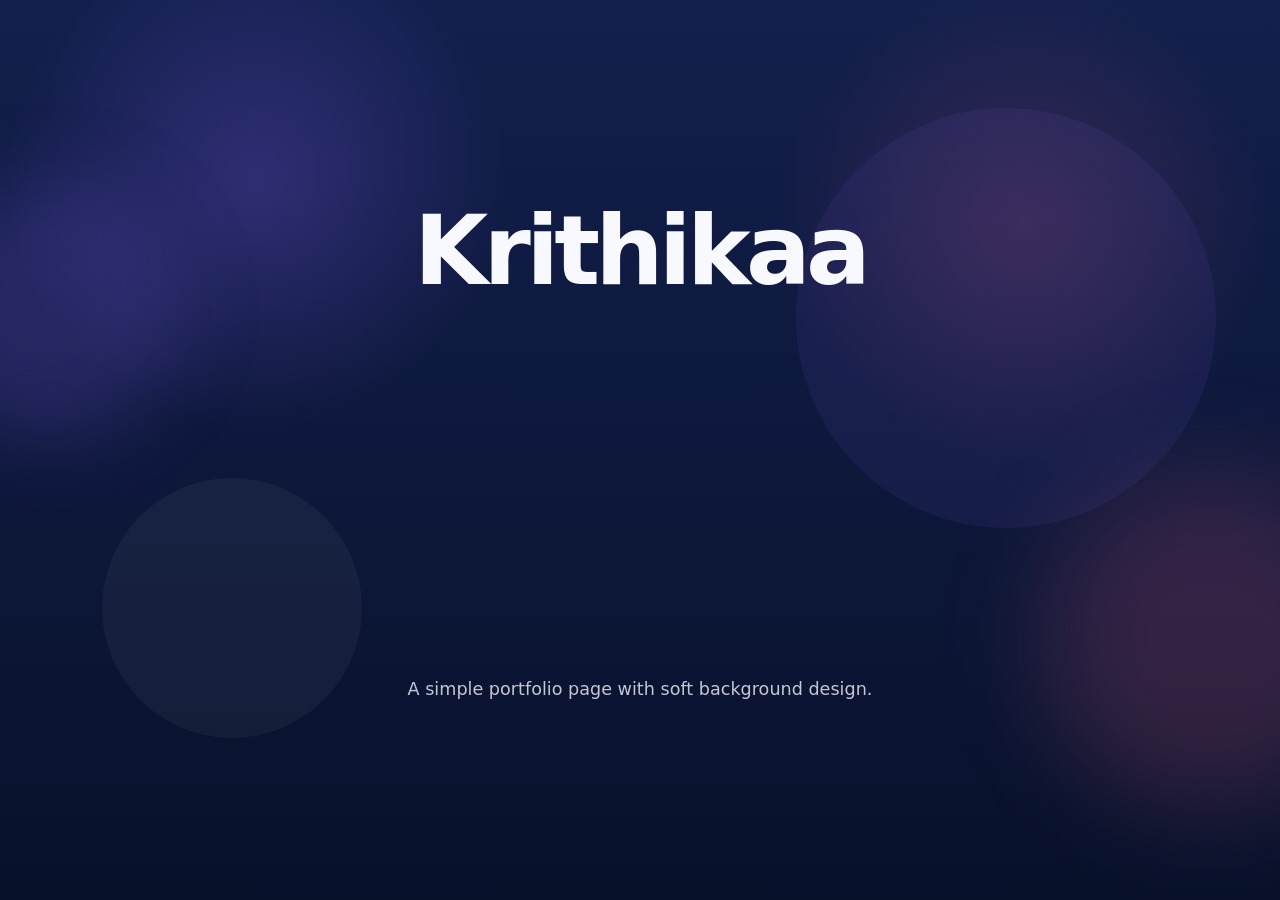
==== index.html @ cc49cf14 "Force overwrite old music system with sorting hat" ====
<!DOCTYPE html>
<html lang="en">
<head>
    <meta charset="UTF-8">
    <meta name="viewport" content="width=device-width, initial-scale=1.0">
    <title>Krithikaa</title>
    <link rel="stylesheet" href="style.css">
</head>
<body>
    <div class="background-shapes"></div>
    <main class="page-content">
        <h1 class="name">Krithikaa</h1>
        <p class="subtitle">A simple portfolio page with soft background design.</p>
    </main>
</body>
</html>
---- style.css ----
:root {
    --bg: #0b183d;
    --bg-soft: #162851;
    --text: #f8f9ff;
    --accent: #8a63ff;
}

* {
    box-sizing: border-box;
}

body {
    margin: 0;
    min-height: 100vh;
    font-family: Inter, system-ui, -apple-system, BlinkMacSystemFont, "Segoe UI", sans-serif;
    color: var(--text);
    background: radial-gradient(circle at 20% 20%, rgba(138, 99, 255, 0.25), transparent 20%),
                radial-gradient(circle at 80% 25%, rgba(255, 109, 150, 0.16), transparent 20%),
                linear-gradient(180deg, #131f4d 0%, #08112a 100%);
    overflow: hidden;
}

body::before,
body::after {
    content: "";
    position: fixed;
    border-radius: 50%;
    pointer-events: none;
}

body::before {
    width: 260px;
    height: 260px;
    background: rgba(138, 99, 255, 0.18);
    top: 20%;
    left: -80px;
    filter: blur(40px);
}

body::after {
    width: 340px;
    height: 340px;
    background: rgba(255, 109, 150, 0.16);
    bottom: 10%;
    right: -100px;
    filter: blur(50px);
}

.background-shapes {
    position: fixed;
    inset: 0;
    overflow: hidden;
    z-index: 0;
}

.background-shapes::before,
.background-shapes::after {
    content: "";
    position: absolute;
    border-radius: 50%;
    opacity: 0.55;
}

.background-shapes::before {
    width: 420px;
    height: 420px;
    background: rgba(138, 99, 255, 0.14);
    top: 12%;
    right: 5%;
}

.background-shapes::after {
    width: 260px;
    height: 260px;
    background: rgba(255, 255, 255, 0.08);
    bottom: 18%;
    left: 8%;
}

.page-content {
    position: relative;
    z-index: 1;
    min-height: 100vh;
    display: grid;
    place-items: center;
    text-align: center;
    padding: 20px;
}

.name {
    margin: 0;
    font-size: clamp(3.5rem, 8vw, 6rem);
    letter-spacing: -0.05em;
}

.subtitle {
    margin: 18px auto 0;
    max-width: 520px;
    font-size: 1.1rem;
    color: rgba(248, 249, 255, 0.78);
    line-height: 1.8;
}

@media (max-width: 600px) {
    .name {
        font-size: clamp(3rem, 12vw, 4.5rem);
    }
}
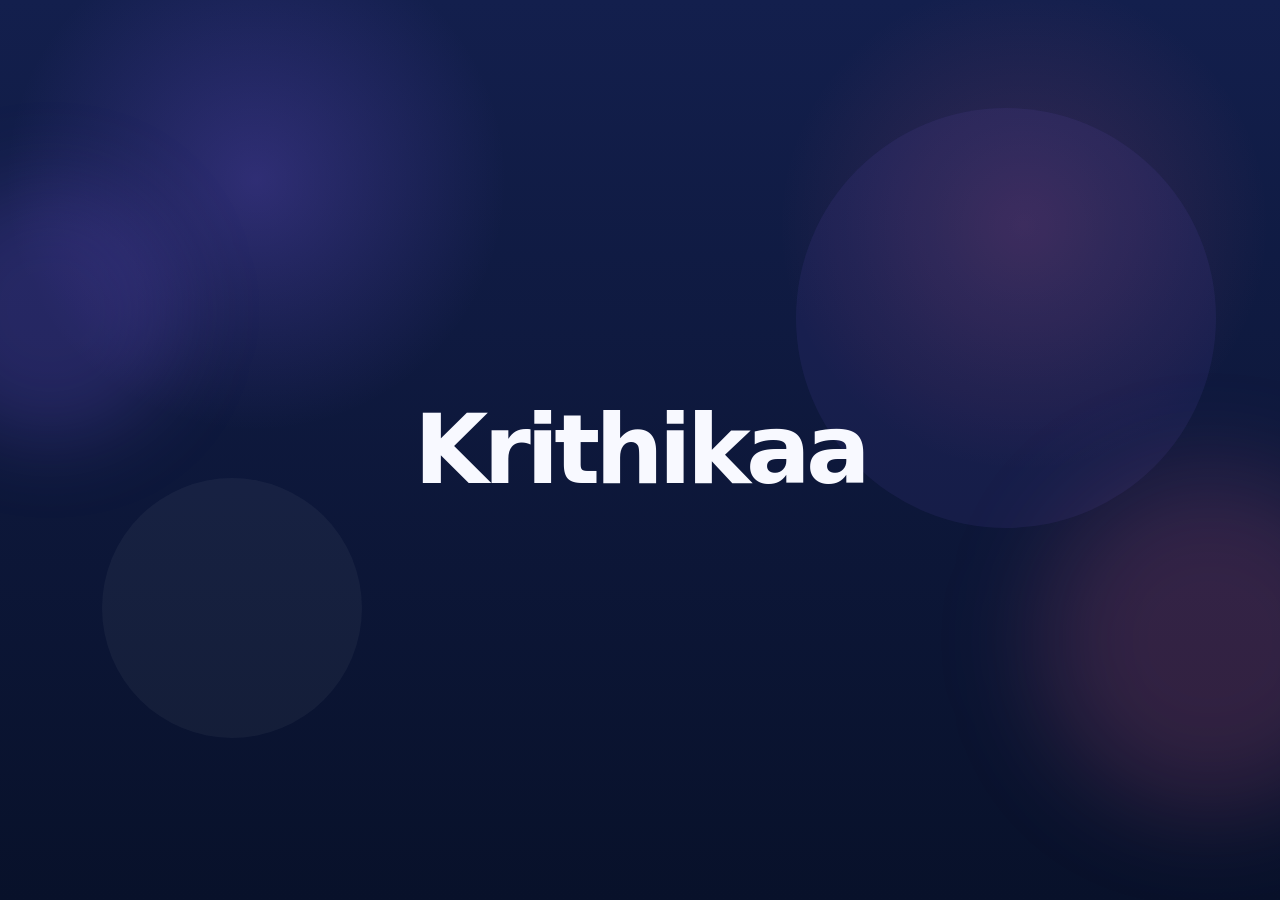
==== commit 7a5557a1: "Force overwrite old music system with sorting hat" ====
--- a/index.html
+++ b/index.html
@@ -10,7 +10,6 @@
     <div class="background-shapes"></div>
     <main class="page-content">
         <h1 class="name">Krithikaa</h1>
-        <p class="subtitle">A simple portfolio page with soft background design.</p>
     </main>
 </body>
 </html>
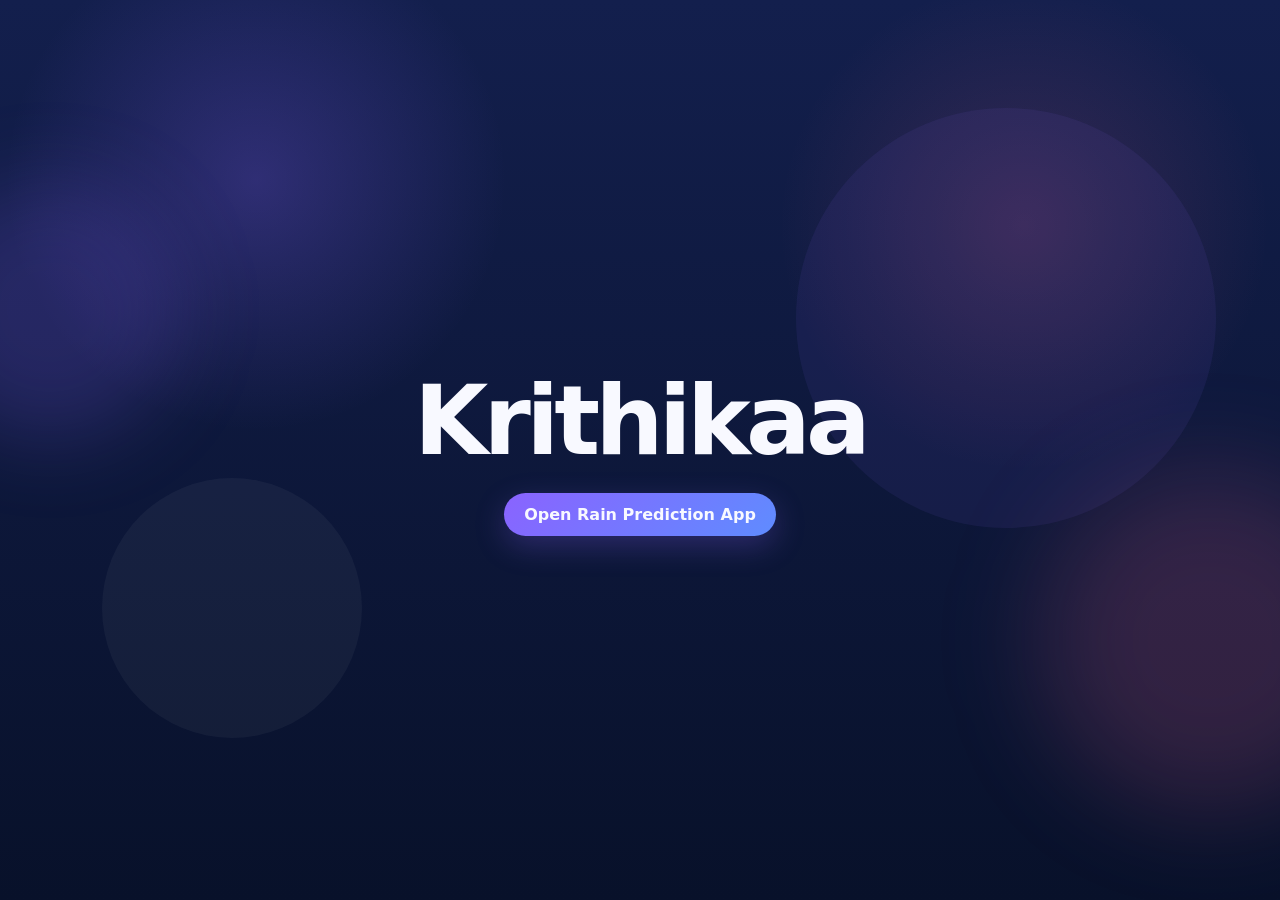
==== commit ec4bcc8c: "Force overwrite old music system with sorting hat" ====
--- a/index.html
+++ b/index.html
@@ -9,7 +9,12 @@
 <body>
     <div class="background-shapes"></div>
     <main class="page-content">
-        <h1 class="name">Krithikaa</h1>
+        <div class="content-wrap">
+            <h1 class="name">Krithikaa</h1>
+            <a class="project-link" href="https://weather-frontend-86139288264.us-central1.run.app/" target="_blank" rel="noopener noreferrer">
+                Open Rain Prediction App
+            </a>
+        </div>
     </main>
 </body>
 </html>
--- a/style.css
+++ b/style.css
@@ -87,10 +87,34 @@
     padding: 20px;
 }
 
+.content-wrap {
+    display: flex;
+    flex-direction: column;
+    align-items: center;
+    gap: 16px;
+}
+
 .name {
     margin: 0;
     font-size: clamp(3.5rem, 8vw, 6rem);
     letter-spacing: -0.05em;
+}
+
+.project-link {
+    display: inline-block;
+    padding: 12px 20px;
+    border-radius: 999px;
+    background: linear-gradient(135deg, #8a63ff 0%, #5f8cff 100%);
+    color: var(--text);
+    text-decoration: none;
+    font-weight: 600;
+    box-shadow: 0 10px 30px rgba(138, 99, 255, 0.25);
+    transition: transform 0.2s ease, box-shadow 0.2s ease;
+}
+
+.project-link:hover {
+    transform: translateY(-2px);
+    box-shadow: 0 14px 34px rgba(138, 99, 255, 0.35);
 }
 
 .subtitle {
@@ -105,5 +129,10 @@
     .name {
         font-size: clamp(3rem, 12vw, 4.5rem);
     }
+
+    .project-link {
+        padding: 10px 18px;
+        font-size: 0.95rem;
+    }
 }
 
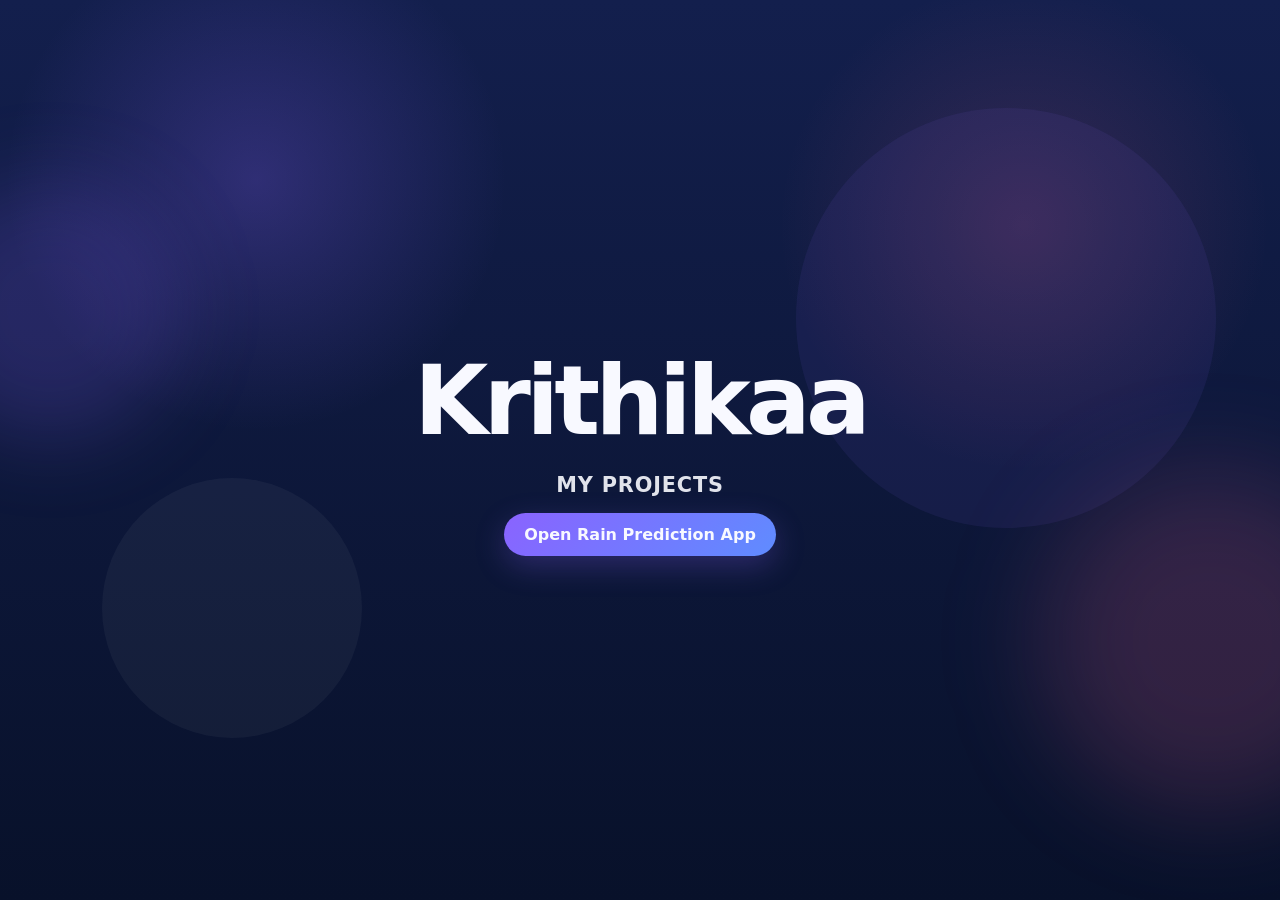
==== commit 0a680efc: "Force overwrite old music system with sorting hat" ====
--- a/index.html
+++ b/index.html
@@ -11,6 +11,7 @@
     <main class="page-content">
         <div class="content-wrap">
             <h1 class="name">Krithikaa</h1>
+            <h2 class="projects-heading">My Projects</h2>
             <a class="project-link" href="https://weather-frontend-86139288264.us-central1.run.app/" target="_blank" rel="noopener noreferrer">
                 Open Rain Prediction App
             </a>
--- a/style.css
+++ b/style.css
@@ -100,6 +100,15 @@
     letter-spacing: -0.05em;
 }
 
+.projects-heading {
+    margin: 0;
+    font-size: 1.3rem;
+    font-weight: 600;
+    color: rgba(248, 249, 255, 0.9);
+    letter-spacing: 0.04em;
+    text-transform: uppercase;
+}
+
 .project-link {
     display: inline-block;
     padding: 12px 20px;
@@ -130,6 +139,10 @@
         font-size: clamp(3rem, 12vw, 4.5rem);
     }
 
+    .projects-heading {
+        font-size: 1.05rem;
+    }
+
     .project-link {
         padding: 10px 18px;
         font-size: 0.95rem;
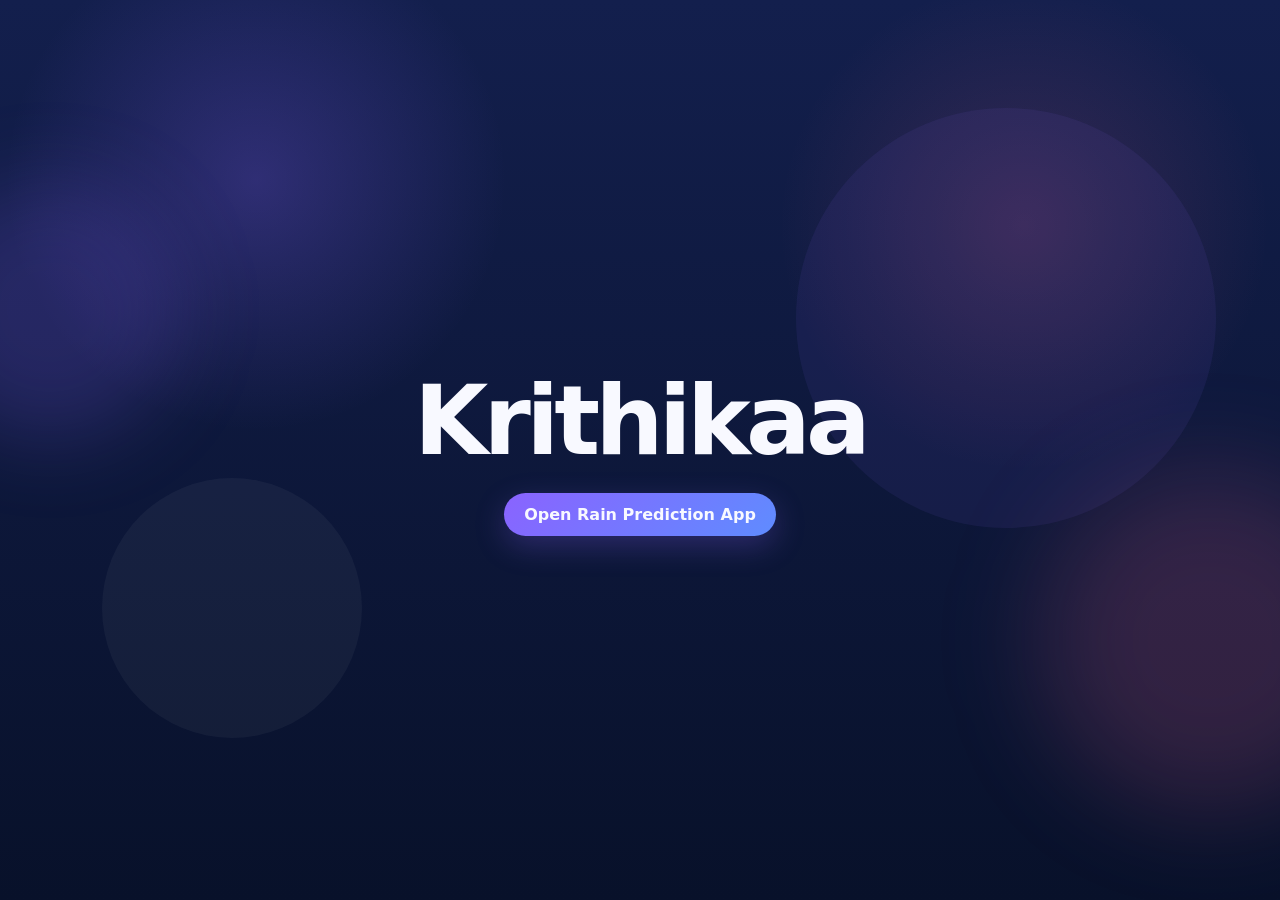
==== commit db0f4796: "Revert assistant-made edits to index.html and style.css" ====
--- a/index.html
+++ b/index.html
@@ -11,7 +11,6 @@
     <main class="page-content">
         <div class="content-wrap">
             <h1 class="name">Krithikaa</h1>
-            <h2 class="projects-heading">My Projects</h2>
             <a class="project-link" href="https://weather-frontend-86139288264.us-central1.run.app/" target="_blank" rel="noopener noreferrer">
                 Open Rain Prediction App
             </a>
--- a/style.css
+++ b/style.css
@@ -100,15 +100,6 @@
     letter-spacing: -0.05em;
 }
 
-.projects-heading {
-    margin: 0;
-    font-size: 1.3rem;
-    font-weight: 600;
-    color: rgba(248, 249, 255, 0.9);
-    letter-spacing: 0.04em;
-    text-transform: uppercase;
-}
-
 .project-link {
     display: inline-block;
     padding: 12px 20px;
@@ -139,10 +130,6 @@
         font-size: clamp(3rem, 12vw, 4.5rem);
     }
 
-    .projects-heading {
-        font-size: 1.05rem;
-    }
-
     .project-link {
         padding: 10px 18px;
         font-size: 0.95rem;
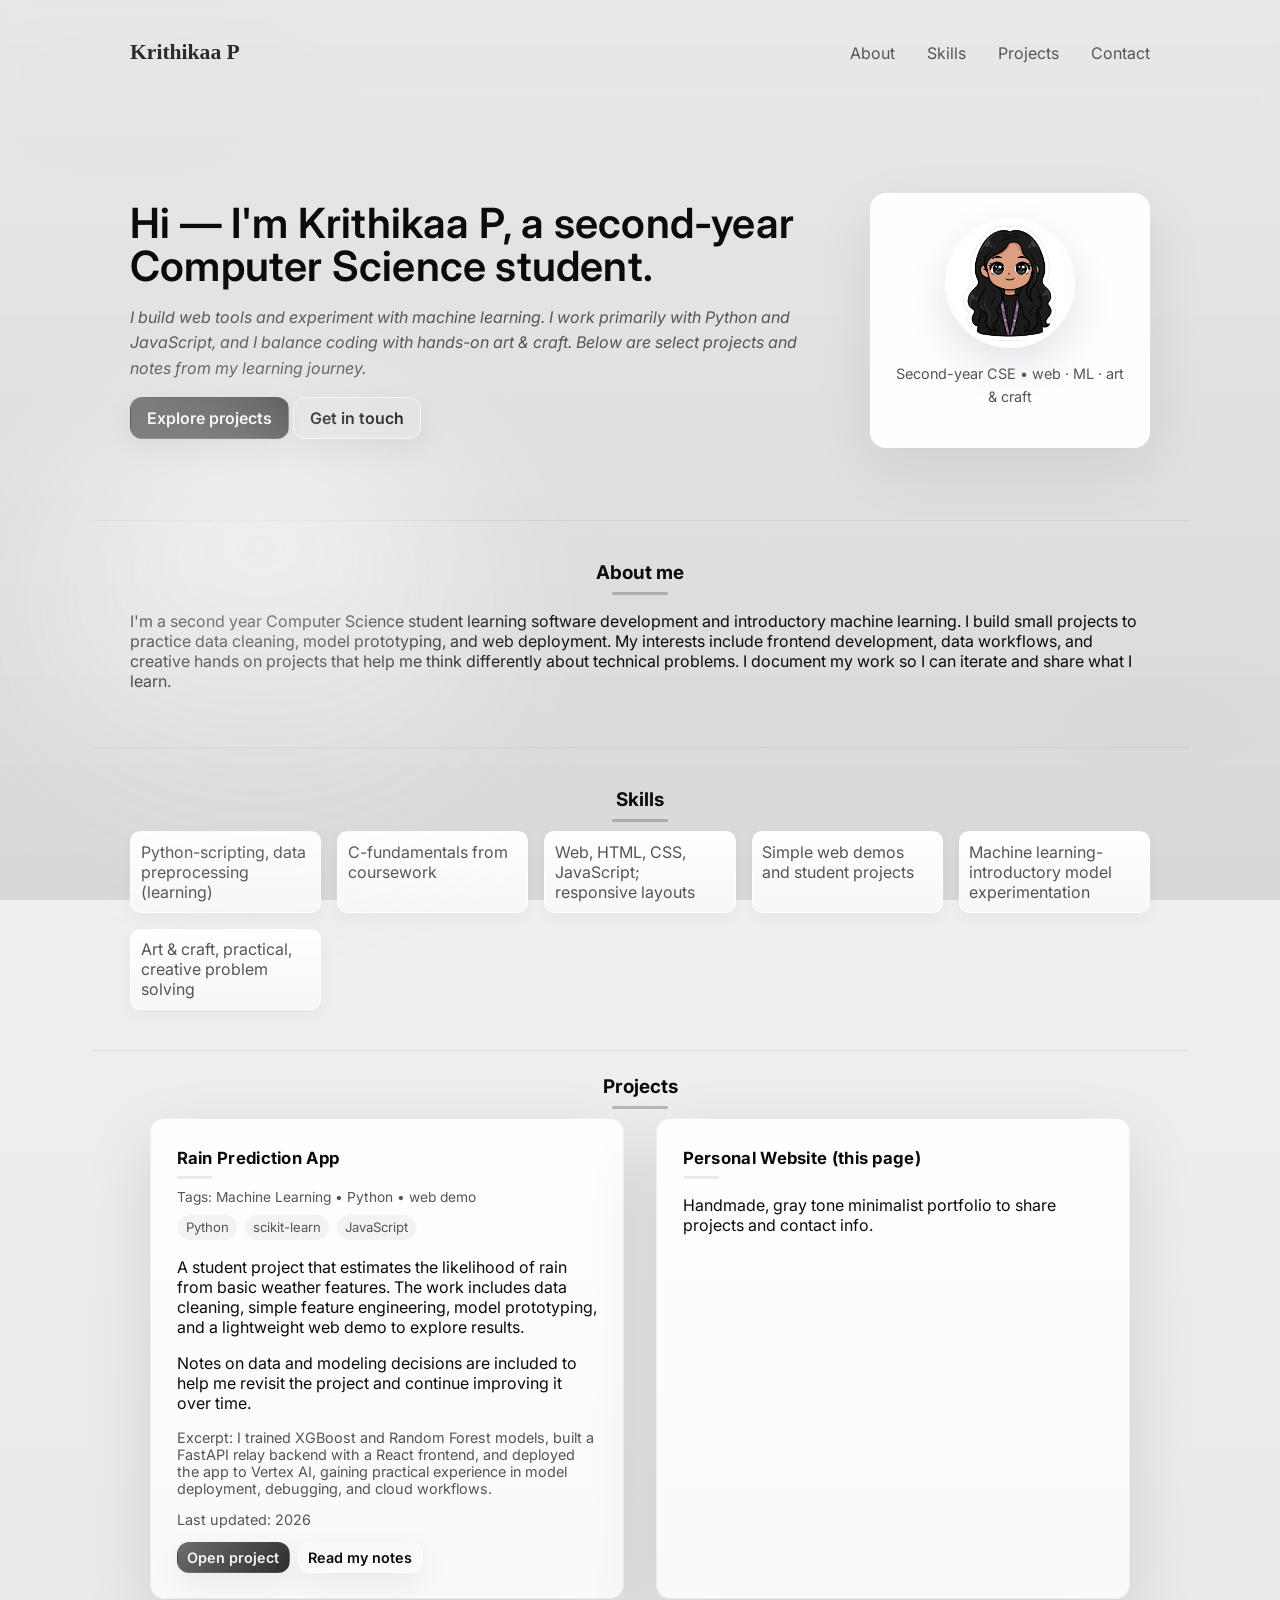
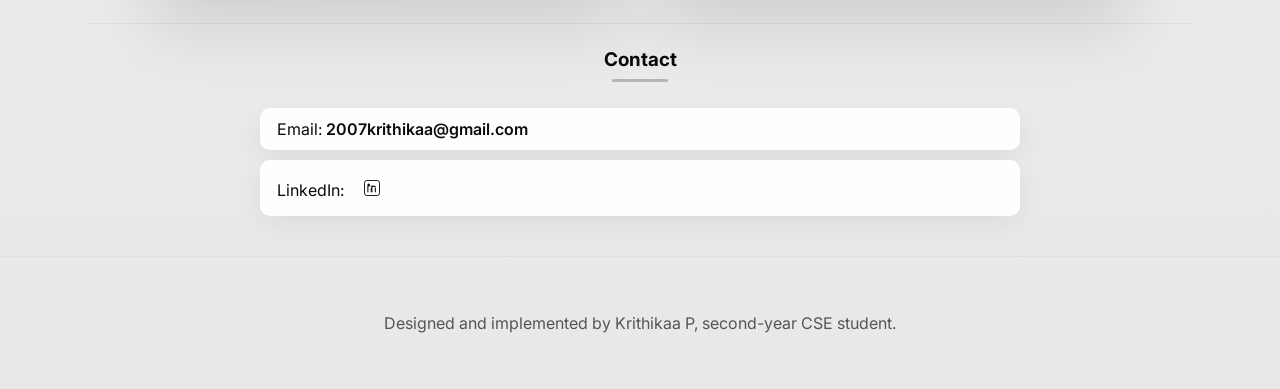
==== commit a34b3649: "Polish: update hero copy, CTAs, spacing, and contrast; style and content tweaks" ====
--- a/index.html
+++ b/index.html
@@ -1,20 +1,150 @@
-<!DOCTYPE html>
+<!doctype html>
 <html lang="en">
 <head>
-    <meta charset="UTF-8">
-    <meta name="viewport" content="width=device-width, initial-scale=1.0">
-    <title>Krithikaa</title>
-    <link rel="stylesheet" href="style.css">
+  <meta charset="utf-8">
+  <meta name="viewport" content="width=device-width,initial-scale=1">
+  <meta name="description" content="Krithikaa P, second year CSE student. Portfolio showcasing projects in ML, web and craft." />
+  <title>Krithikaa P Portfolio</title>
+  <link rel="preconnect" href="https://fonts.googleapis.com">
+  <link rel="preconnect" href="https://fonts.gstatic.com" crossorigin>
+  <link href="https://fonts.googleapis.com/css2?family=Inter:wght@300;400;600;700&family=Permanent+Marker&display=swap" rel="stylesheet">
+  <link rel="stylesheet" href="style.css">
 </head>
 <body>
-    <div class="background-shapes"></div>
-    <main class="page-content">
-        <div class="content-wrap">
-            <h1 class="name">Krithikaa</h1>
-            <a class="project-link" href="https://weather-frontend-86139288264.us-central1.run.app/" target="_blank" rel="noopener noreferrer">
-                Open Rain Prediction App
-            </a>
+  <header class="site-header">
+    <div class="container header-inner">
+      <h1 class="brand">Krithikaa P</h1>
+      <button class="nav-toggle" aria-label="Toggle menu" aria-expanded="false">☰</button>
+      <nav class="nav" id="main-nav">
+        <a href="#about">About</a>
+        <a href="#skills">Skills</a>
+        <a href="#projects">Projects</a>
+        <a href="#contact">Contact</a>
+      </nav>
+    </div>
+  </header>
+
+  <main>
+    <div class="background-shapes" aria-hidden="true"></div>
+    <section class="hero gray-bg">
+      <div class="container hero-inner">
+        <div class="hero-text">
+          <h2>Hi — I'm Krithikaa P, a second-year Computer Science student.</h2>
+          <p>I build web tools and experiment with machine learning. I work primarily with Python and JavaScript, and I balance coding with hands-on art & craft. Below are select projects and notes from my learning journey.</p>
+          <div class="hero-cta">
+            <a class="btn" href="#projects">Explore projects</a>
+            <a class="btn ghost" href="#contact">Get in touch</a>
+          </div>
         </div>
-    </main>
+        <div class="hero-card">
+          <img src="assets/krithikaa%20profile%20photo.jpeg" alt="Krithikaa" class="avatar-img">
+          <p class="small">Second-year CSE • web · ML · art & craft</p>
+        </div>
+      </div>
+    </section>
+
+    <section id="about" class="container about">
+      <h3>About me</h3>
+      <p>I'm a second year Computer Science student learning software development and introductory machine learning. I build small projects to practice data cleaning, model prototyping, and web deployment. My interests include frontend development, data workflows, and creative hands on projects that help me think differently about technical problems. I document my work so I can iterate and share what I learn.</p>
+    </section>
+
+    <section id="skills" class="container skills">
+      <h3>Skills</h3>
+      <ul class="skill-list">
+        <li>Python-scripting, data preprocessing (learning)</li>
+        <li>C-fundamentals from coursework</li>
+        <li>Web, HTML, CSS, JavaScript; responsive layouts</li>
+        <li>Simple web demos and student projects</li>
+        <li>Machine learning- introductory model experimentation</li>
+        <li>Art & craft, practical, creative problem solving</li>
+      </ul>
+    </section>
+
+    <section id="projects" class="container projects">
+      <h3>Projects</h3>
+      <div class="project-grid">
+        <article class="project fade-up">
+          <h4>Rain Prediction App</h4>
+          <p class="meta">Tags: Machine Learning • Python • web demo</p>
+          <div class="tech-badges">
+            <span class="badge">Python</span>
+            <span class="badge">scikit-learn</span>
+            <span class="badge">JavaScript</span>
+          </div>
+          <p>A student project that estimates the likelihood of rain from basic weather features. The work includes data cleaning, simple feature engineering, model prototyping, and a lightweight web demo to explore results.</p>
+          <p>Notes on data and modeling decisions are included to help me revisit the project and continue improving it over time.</p>
+          <p class="excerpt small">Excerpt: I trained XGBoost and Random Forest models, built a FastAPI relay backend with a React frontend, and deployed the app to Vertex AI, gaining practical experience in model deployment, debugging, and cloud workflows.</p>
+          <p class="small" style="margin-top:.6rem;color:var(--muted)">Last updated: 2026</p>
+          <div class="project-links">
+            <a class="btn small" href="https://weather-frontend-86139288264.us-central1.run.app/" target="_blank" rel="noopener">Open project</a>
+            <a class="btn small ghost" href="https://medium.com/@2007krithikaa/internship-b7a237f7e3df?sharedUserId=2007krithikaa" target="_blank" rel="noopener">Read my notes</a>
+          </div>
+        </article>
+
+        <article class="project">
+          <h4>Personal Website (this page)</h4>
+          <p>Handmade, gray tone minimalist portfolio to share projects and contact info.</p>
+        </article>
+      </div>
+    </section>
+
+    <section id="contact" class="container contact">
+      <h3>Contact</h3>
+      <div class="contact-inner">
+        <div class="contact-line">Email: <a href="mailto:2007krithikaa@gmail.com">2007krithikaa@gmail.com</a></div>
+        <div class="contact-line">LinkedIn:
+          <a class="linkedin-link" href="https://www.linkedin.com/in/krithikaa-periyasamy-a7034a37a/" target="_blank" rel="noopener" aria-label="LinkedIn">
+            <svg class="linkedin-icon" viewBox="0 0 24 24" width="18" height="18" fill="none" xmlns="http://www.w3.org/2000/svg"><rect x="2" y="2" width="20" height="20" rx="3" stroke="currentColor" stroke-width="1.2" fill="none"/><path d="M6.5 9.5V17" stroke="currentColor" stroke-width="1.4" stroke-linecap="round" stroke-linejoin="round"/><path d="M6.5 7.5C6.5 7.5 6.5 6.5 7.5 6.5C8.5 6.5 9 7.5 9 8.25C9 9 8.5 9.5 7.5 9.5C6.5 9.5 6.5 7.5 6.5 7.5Z" stroke="currentColor" stroke-width="1.2" fill="currentColor"/><path d="M11 12.5V17" stroke="currentColor" stroke-width="1.4" stroke-linecap="round" stroke-linejoin="round"/><path d="M11 9.5V10" stroke="currentColor" stroke-width="1.4" stroke-linecap="round" stroke-linejoin="round"/><path d="M16.5 12.5V17" stroke="currentColor" stroke-width="1.4" stroke-linecap="round" stroke-linejoin="round"/><path d="M16.5 10.5C16 10 15 9.5 13.8 9.5C12.2 9.5 11.8 10.8 11.8 12V17" stroke="currentColor" stroke-width="1.4" stroke-linecap="round" stroke-linejoin="round"/></svg>
+            <span class="sr-only">LinkedIn</span>
+          </a>
+        </div>
+      </div>
+    </section>
+  </main>
+
+  <footer class="site-footer gray-bg">
+    <div class="container footer-inner">
+      <p class="foot-note">Designed and implemented by Krithikaa P, second-year CSE student.</p>
+    </div>
+  </footer>
+
+  <script>
+    // small script to reveal animated elements on load/scroll
+    function reveal() {
+      document.querySelectorAll('.fade-up').forEach(el=>{
+        const rect = el.getBoundingClientRect();
+        if(rect.top < (window.innerHeight || document.documentElement.clientHeight) - 40){
+          el.classList.add('visible');
+        }
+      });
+    }
+    window.addEventListener('load', reveal);
+    window.addEventListener('scroll', reveal);
+
+    // mobile nav toggle & smooth scroll
+    (function(){
+      const btn = document.querySelector('.nav-toggle');
+      const nav = document.getElementById('main-nav');
+      btn.addEventListener('click', ()=>{
+        const expanded = btn.getAttribute('aria-expanded') === 'true';
+        btn.setAttribute('aria-expanded', String(!expanded));
+        nav.classList.toggle('show');
+      });
+
+      // smooth scrolling for anchor links
+      document.querySelectorAll('a[href^="#"]').forEach(a=>{
+        a.addEventListener('click', function(e){
+          const href = this.getAttribute('href');
+          if(href.length>1){
+            e.preventDefault();
+            document.querySelector(href).scrollIntoView({behavior:'smooth',block:'start'});
+            // close nav on mobile
+            if(nav.classList.contains('show')){nav.classList.remove('show');btn.setAttribute('aria-expanded','false')}
+          }
+        })
+      });
+    })();
+  </script>
 </body>
 </html>
+
--- a/style.css
+++ b/style.css
@@ -1,138 +1,162 @@
-:root {
-    --bg: #0b183d;
-    --bg-soft: #162851;
-    --text: #f8f9ff;
-    --accent: #8a63ff;
+:root{
+  /* Monochrome grayscale palette */
+  --palette-dark: #111111; /* primary text */
+  --palette-deep: #555555; /* secondary / muted */
+  --palette-soft: #8A8A8A; /* accent */
+  --palette-warm: #BFBFBF; /* panels */
+  --palette-bright: #F5F5F5; /* highlights */
+
+  /* mapped tokens */
+  --bg-top: #F5F5F6; /* light neutral top */
+  --bg-bottom: #E8E8E8; /* light neutral bottom */
+  --panel: rgba(255,255,255,0.94);
+  --panel-strong: rgba(255,255,255,0.985);
+  --muted: var(--palette-deep);
+  --text: #0b0b0b;
+  --accent: var(--palette-soft);
+  --accent-2: var(--palette-warm);
+  --max-width:1100px;
+  --bg-image-opacity:0.28; /* opacity for background image layer */
+  --bg-overlay:rgba(0,0,0,0.04); /* lighter overlay for clearer cards/text */
+}
+/* ensure anchored sections are visible below the sticky header */
+html{scroll-padding-top:84px}
+
+/* larger, consistent section spacing and thin dividers */
+section{padding:4rem 0;border-top:1px solid rgba(0,0,0,0.06)}
+section:first-of-type{border-top:0;padding-top:3rem}
+
+/* give project grid a bit more breathing room */
+.project-grid{gap:1.6rem}
+
+*{box-sizing:border-box}
+body{font-family:Inter,Segoe UI,Roboto,system-ui,Arial,sans-serif;margin:0;color:var(--text);background:linear-gradient(180deg,var(--bg-top),var(--bg-bottom));-webkit-font-smoothing:antialiased}
+body{font-family:Inter,Segoe UI,Roboto,system-ui,Arial,sans-serif;margin:0;color:var(--text);background:linear-gradient(180deg,var(--bg-top),var(--bg-bottom));-webkit-font-smoothing:antialiased}
+
+/* background image layer from assets (grayscale) */
+body{position:relative}
+body::before{content:"";position:fixed;inset:0;/* subtle textured gradient as graceful fallback for missing background image */background:radial-gradient(1200px 600px at 10% 10%, rgba(0,0,0,0.04), transparent 20%), radial-gradient(900px 400px at 90% 80%, rgba(0,0,0,0.03), transparent 20%), linear-gradient(180deg, rgba(245,245,246,0.95), rgba(232,232,232,0.95));filter:grayscale(80%) contrast(0.98) brightness(0.98);opacity:var(--bg-image-opacity);z-index:0;pointer-events:none}
+/* subtle dark overlay to improve foreground contrast */
+body::after{content:"";position:fixed;inset:0;background:linear-gradient(to bottom,var(--bg-overlay),rgba(0,0,0,0.08));z-index:0;pointer-events:none}
+.container{max-width:var(--max-width);margin:0 auto;padding:2.75rem}
+.container{max-width:var(--max-width);margin:0 auto;padding:3rem}
+.site-header{position:sticky;top:0;backdrop-filter:blur(8px);-webkit-backdrop-filter:blur(8px);background:transparent;border-bottom:none;z-index:10}
+.header-inner{display:flex;align-items:center;justify-content:space-between;padding:.9rem 0}
+.brand{font-family:'Permanent Marker', Georgia, serif;font-size:1.35rem;color:#222222;margin:0}
+.nav{display:flex;gap:1rem;align-items:center}
+.nav a{color:var(--muted);text-decoration:none;margin-left:1rem;position:relative}
+.nav a::after{content:"";position:absolute;left:0;bottom:-6px;height:2px;width:0;background:var(--muted);opacity:.55;transition:width .22s ease}
+.nav a:hover{color:var(--text)}
+.nav a:hover::after{width:100%}
+.nav-toggle{display:none;border:0;background:transparent;font-size:1.2rem;padding:.4rem .6rem;border-radius:8px}
+.nav-toggle[aria-expanded="true"]{background:rgba(0,0,0,0.04)}
+.header-actions{display:flex;gap:.6rem;align-items:center}
+.header-actions .social{display:inline-flex;align-items:center;justify-content:center;width:36px;height:36px;border-radius:8px;background:transparent;color:var(--muted);text-decoration:none;border:1px solid rgba(0,0,0,0.04)}
+.header-actions .social:hover{color:var(--text);transform:translateY(-2px)}
+.hero{padding:2rem 0}
+.hero-inner{display:flex;gap:1.5rem;align-items:center}
+.hero-inner{display:flex;gap:2rem;align-items:center}
+.hero-text{flex:1}
+.hero h2{margin:0 0 .9rem;font-size:2.4rem;font-weight:600;letter-spacing:0.2px;line-height:1.06}
+.hero h2{margin:0 0 1rem;font-size:2.6rem;font-weight:600;letter-spacing:0.2px;line-height:1.04}
+.hero p{color:var(--muted);line-height:1.6}
+.hero-card{width:280px;max-width:38%;min-width:220px;background:var(--panel);backdrop-filter:blur(8px);-webkit-backdrop-filter:blur(8px);border-radius:16px;padding:1.5rem 1.35rem;text-align:center;border:1px solid rgba(255,255,255,0.6);box-shadow:0 20px 60px rgba(25,30,50,0.08)}
+.avatar-img{width:130px;height:130px;border-radius:50%;display:block;margin:0 auto;object-fit:cover;box-shadow:0 18px 42px rgba(30,40,80,0.12);border:6px solid rgba(255,255,255,0.28);transition:transform .22s ease,box-shadow .22s ease}
+.avatar-img:hover{transform:translateY(-6px) scale(1.03);box-shadow:0 26px 60px rgba(0,0,0,0.16)}
+.small{color:var(--muted);font-size:.9rem}
+.btn{display:inline-block;padding:.56rem 1.05rem;background:linear-gradient(135deg,#6d6d6d,#2e2e2e);color:#fff;border-radius:10px;text-decoration:none;border:1px solid rgba(255,255,255,0.06);box-shadow:0 10px 30px rgba(0,0,0,0.08);transition:transform .18s ease,box-shadow .18s ease}
+.btn.ghost{background:transparent;color:var(--text);border:1px solid rgba(0,0,0,0.06)}
+.btn.small{padding:.35rem .6rem;font-size:.9rem}
+.gray-bg{background:transparent}
+.about{padding:1.5rem 0}
+.skills{padding:1.5rem 0}
+
+/* section headings to unify look */
+.container h3{font-size:1.18rem;margin:0 0 .6rem;color:var(--text);padding-left:0;text-align:center}
+.container h3::after{content:"";display:block;width:56px;height:3px;background:var(--muted);margin:8px auto 0;border-radius:2px;opacity:0.35}
+.container{padding:2.5rem 2.5rem}
+.skill-list{display:grid;grid-template-columns:repeat(auto-fit,minmax(180px,1fr));gap:1rem;list-style:none;padding:0;margin:0}
+.skill-list li{background:linear-gradient(180deg,rgba(255,255,255,0.6),rgba(245,245,245,0.6));padding:.6rem;border-radius:10px;color:var(--muted);border:1px solid rgba(255,255,255,0.6)}
+.projects{padding:1.5rem 0}
+.project-grid{display:grid;grid-template-columns:repeat(auto-fit,minmax(260px,1fr));gap:2rem}
+.projects .project-grid{max-width:980px;margin:0 auto}
+.projects > h3{text-align:center}
+
+/* center Contact heading */
+.contact > h3{text-align:center}
+.project{background:linear-gradient(180deg,rgba(255,255,255,0.92),rgba(250,250,250,0.92));border-radius:14px;padding:1.6rem;border:1px solid rgba(0,0,0,0.06);backdrop-filter:blur(6px);-webkit-backdrop-filter:blur(6px);box-shadow:0 26px 70px rgba(0,0,0,0.12);transition:transform .22s ease,box-shadow .22s ease}
+.project h4{margin:.2rem 0 .6rem;font-size:1.05rem;letter-spacing:0.3px;position:relative}
+.project h4::after{content:"";display:block;width:36px;height:3px;background:rgba(0,0,0,0.08);margin-top:8px;border-radius:2px}
+.project .meta{font-size:.86rem;color:var(--muted);margin:0 0 .45rem}
+.tech-badges{display:flex;flex-wrap:wrap;gap:.4rem;margin:.55rem 0 0}
+.tech-badges .badge{background:rgba(0,0,0,0.04);padding:.28rem .5rem;border-radius:999px;font-size:.82rem;color:var(--muted);border:1px solid rgba(255,255,255,0.6)}
+.project-links{display:flex;gap:.5rem}
+.project:hover{transform:translateY(-6px);box-shadow:0 32px 80px rgba(0,0,0,0.08)}
+/* project screenshot removed */
+.contact{padding:1.5rem 0}
+.contact-inner{display:flex;flex-direction:column;align-items:center;gap:.6rem;padding:1rem 0;max-width:760px;margin:0 auto}
+.contact-line{background:var(--panel);padding:.65rem 1rem;border-radius:10px;box-shadow:0 10px 26px rgba(25,30,60,0.06);border:1px solid rgba(255,255,255,0.6);width:100%}
+.contact-line a{color:var(--text);text-decoration:none;font-weight:600}
+.linkedin-link{display:inline-flex;align-items:center;justify-content:center;margin-left:.5rem;padding:.4rem;border-radius:8px;background:linear-gradient(180deg,rgba(255,255,255,0.75),rgba(250,250,250,0.6));border:1px solid rgba(255,255,255,0.6);}
+.linkedin-icon{width:18px;height:18px;color:var(--text)}
+.sr-only{position:absolute;width:1px;height:1px;padding:0;margin:-1px;overflow:hidden;clip:rect(0,0,0,0);white-space:nowrap;border:0}
+.site-footer{padding:1rem 0;border-top:1px solid rgba(0,0,0,0.04);text-align:center;color:var(--muted)}
+
+/* footer layout/social */
+.footer-inner{display:flex;align-items:center;justify-content:center;gap:1rem}
+.foot-note{margin:0;color:var(--muted);text-align:center}
+.social-list{display:flex;gap:.6rem}
+.social-link{display:inline-grid;place-items:center;width:44px;height:44px;border-radius:10px;background:linear-gradient(180deg,rgba(255,255,255,0.6),rgba(0,0,0,0.02));color:var(--text);text-decoration:none;border:1px solid rgba(0,0,0,0.04);transition:transform .18s ease,box-shadow .18s ease}
+.social-link svg{display:block}
+.social-link:hover{transform:translateY(-4px);box-shadow:0 10px 30px rgba(0,0,0,0.08)}
+
+/* skill badges */
+.skill-list li{background:linear-gradient(180deg,#fff, #f7f7f7);padding:.6rem;border-radius:10px;color:var(--muted);box-shadow:0 6px 18px rgba(0,0,0,0.04);transition:transform .18s ease}
+.skill-list li:hover{transform:translateY(-6px)}
+
+/* background shapes */
+.background-shapes{position:fixed;inset:0;pointer-events:none;z-index:0}
+.background-shapes::before,.background-shapes::after{content:"";position:absolute;border-radius:50%;filter:blur(80px);opacity:.85;transform:translateZ(0)}
+.background-shapes::before{display:none}
+.background-shapes::after{width:420px;height:420px;left:4%;bottom:6%;background:linear-gradient(180deg,rgba(255,255,255,0.95),rgba(170,170,170,0.06));animation:float 10s ease-in-out infinite}
+
+/* buttons */
+.btn{transition:all .22s ease;border-radius:12px;padding:.6rem 1rem;font-weight:600;background:linear-gradient(135deg,#6d6d6d,#2e2e2e);color:var(--palette-bright)}
+.btn.ghost{background:transparent;border:1px solid rgba(0,0,0,0.06);color:var(--palette-deep)}
+.btn:hover{transform:translateY(-4px);box-shadow:0 22px 60px rgba(0,0,0,0.12)}
+.btn.ghost{background:transparent;border:1px solid rgba(255,255,255,0.6);color:var(--text)}
+.btn:hover{transform:translateY(-4px);box-shadow:0 22px 60px rgba(30,50,120,0.06)}
+
+/* animations */
+.fade-up{transform:translateY(14px);opacity:0;transition:all .7s cubic-bezier(.2,.9,.2,1)}
+.fade-up.visible{transform:none;opacity:1}
+
+/* subtle hover */
+.project:focus-within,.project:hover{transform:translateY(-8px);box-shadow:0 28px 70px rgba(25,30,60,0.12)}
+
+/* ensure content sits above background shapes */
+main{position:relative;z-index:2}
+
+@keyframes float{0%{transform:translateY(0px)}50%{transform:translateY(14px)}100%{transform:translateY(0px)}}
+
+/* footer styles for text links */
+.social-link-text{display:inline-flex;align-items:center;gap:.6rem;padding:.5rem .75rem;border-radius:10px;background:linear-gradient(180deg,rgba(255,255,255,0.6),rgba(250,250,250,0.6));color:var(--text);text-decoration:none;border:1px solid rgba(255,255,255,0.6);font-weight:600;transition:transform .18s ease,box-shadow .18s ease}
+.social-link-text:hover{transform:translateY(-6px);box-shadow:0 18px 36px rgba(30,40,80,0.08)}
+
+@media (max-width:760px){
+  .hero-inner{flex-direction:column}
+  .hero-card{width:100%}
+  .nav{display:none;position:absolute;top:64px;left:0;right:0;background:linear-gradient(180deg,rgba(255,255,255,0.92),rgba(255,255,255,0.88));padding:1rem;border-bottom:1px solid rgba(0,0,0,0.04);box-shadow:0 12px 40px rgba(25,30,60,0.06)}
+  .nav a{display:block;margin:0;padding:.6rem 0}
+  .nav.show{display:block}
+  .nav-toggle{display:inline-block}
 }
 
-* {
-    box-sizing: border-box;
-}
+/* small personal touches to avoid AI-like generic look */
+.brand{font-family:Georgia,serif;color:#2b2b2b}
+.hero-text p{font-style:italic;color:var(--muted)}
 
-body {
-    margin: 0;
-    min-height: 100vh;
-    font-family: Inter, system-ui, -apple-system, BlinkMacSystemFont, "Segoe UI", sans-serif;
-    color: var(--text);
-    background: radial-gradient(circle at 20% 20%, rgba(138, 99, 255, 0.25), transparent 20%),
-                radial-gradient(circle at 80% 25%, rgba(255, 109, 150, 0.16), transparent 20%),
-                linear-gradient(180deg, #131f4d 0%, #08112a 100%);
-    overflow: hidden;
-}
+/* end of stylesheet tweaks */
 
-body::before,
-body::after {
-    content: "";
-    position: fixed;
-    border-radius: 50%;
-    pointer-events: none;
-}
 
-body::before {
-    width: 260px;
-    height: 260px;
-    background: rgba(138, 99, 255, 0.18);
-    top: 20%;
-    left: -80px;
-    filter: blur(40px);
-}
 
-body::after {
-    width: 340px;
-    height: 340px;
-    background: rgba(255, 109, 150, 0.16);
-    bottom: 10%;
-    right: -100px;
-    filter: blur(50px);
-}
-
-.background-shapes {
-    position: fixed;
-    inset: 0;
-    overflow: hidden;
-    z-index: 0;
-}
-
-.background-shapes::before,
-.background-shapes::after {
-    content: "";
-    position: absolute;
-    border-radius: 50%;
-    opacity: 0.55;
-}
-
-.background-shapes::before {
-    width: 420px;
-    height: 420px;
-    background: rgba(138, 99, 255, 0.14);
-    top: 12%;
-    right: 5%;
-}
-
-.background-shapes::after {
-    width: 260px;
-    height: 260px;
-    background: rgba(255, 255, 255, 0.08);
-    bottom: 18%;
-    left: 8%;
-}
-
-.page-content {
-    position: relative;
-    z-index: 1;
-    min-height: 100vh;
-    display: grid;
-    place-items: center;
-    text-align: center;
-    padding: 20px;
-}
-
-.content-wrap {
-    display: flex;
-    flex-direction: column;
-    align-items: center;
-    gap: 16px;
-}
-
-.name {
-    margin: 0;
-    font-size: clamp(3.5rem, 8vw, 6rem);
-    letter-spacing: -0.05em;
-}
-
-.project-link {
-    display: inline-block;
-    padding: 12px 20px;
-    border-radius: 999px;
-    background: linear-gradient(135deg, #8a63ff 0%, #5f8cff 100%);
-    color: var(--text);
-    text-decoration: none;
-    font-weight: 600;
-    box-shadow: 0 10px 30px rgba(138, 99, 255, 0.25);
-    transition: transform 0.2s ease, box-shadow 0.2s ease;
-}
-
-.project-link:hover {
-    transform: translateY(-2px);
-    box-shadow: 0 14px 34px rgba(138, 99, 255, 0.35);
-}
-
-.subtitle {
-    margin: 18px auto 0;
-    max-width: 520px;
-    font-size: 1.1rem;
-    color: rgba(248, 249, 255, 0.78);
-    line-height: 1.8;
-}
-
-@media (max-width: 600px) {
-    .name {
-        font-size: clamp(3rem, 12vw, 4.5rem);
-    }
-
-    .project-link {
-        padding: 10px 18px;
-        font-size: 0.95rem;
-    }
-}
-
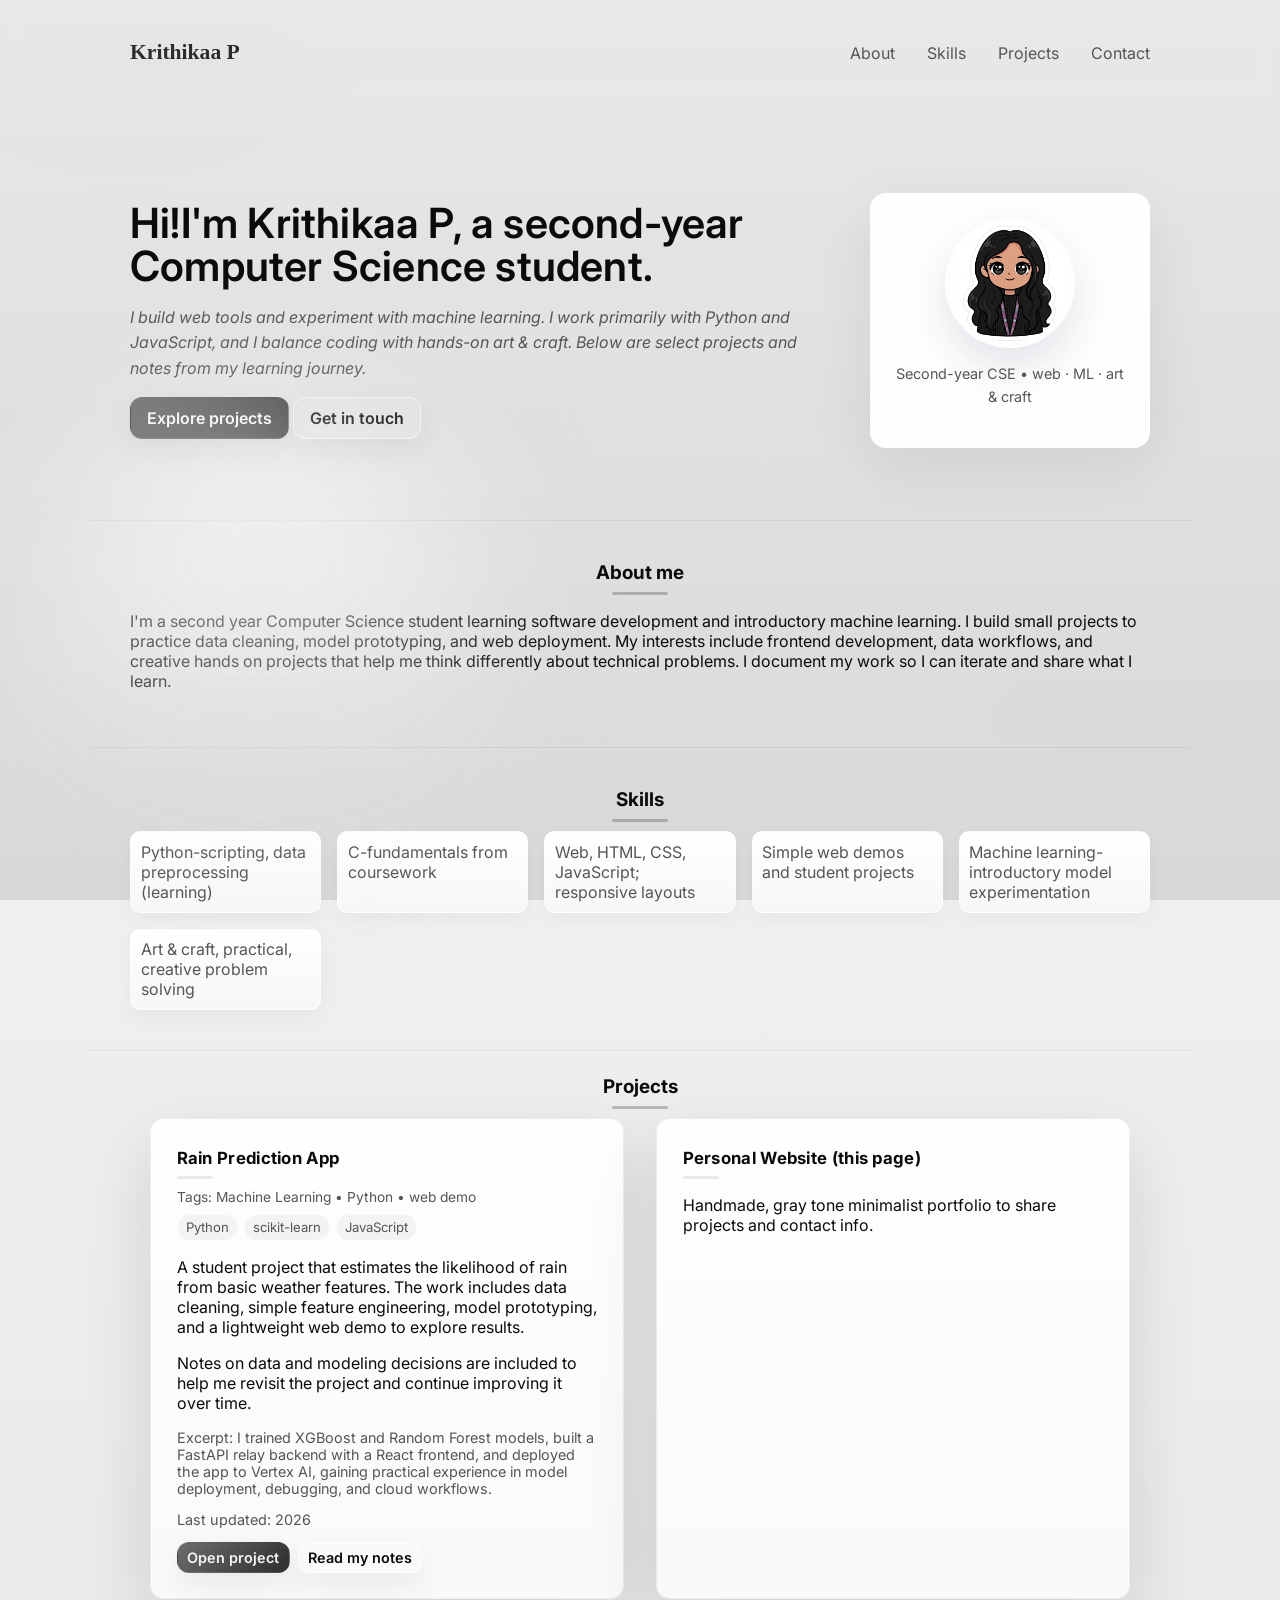
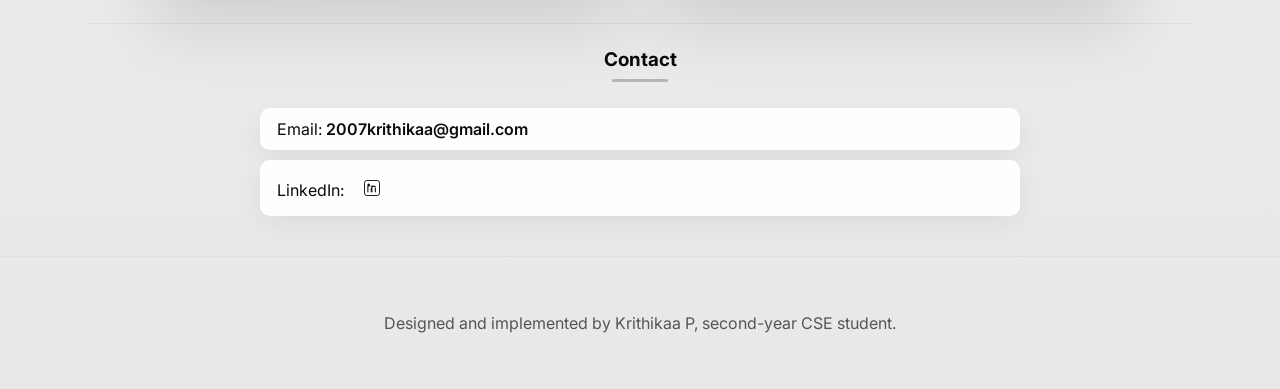
==== commit ceb2b5a3: "Apply local edits and deploy" ====
--- a/index.html
+++ b/index.html
@@ -29,7 +29,7 @@
     <section class="hero gray-bg">
       <div class="container hero-inner">
         <div class="hero-text">
-          <h2>Hi — I'm Krithikaa P, a second-year Computer Science student.</h2>
+          <h2>Hi!I'm Krithikaa P, a second-year Computer Science student.</h2>
           <p>I build web tools and experiment with machine learning. I work primarily with Python and JavaScript, and I balance coding with hands-on art & craft. Below are select projects and notes from my learning journey.</p>
           <div class="hero-cta">
             <a class="btn" href="#projects">Explore projects</a>
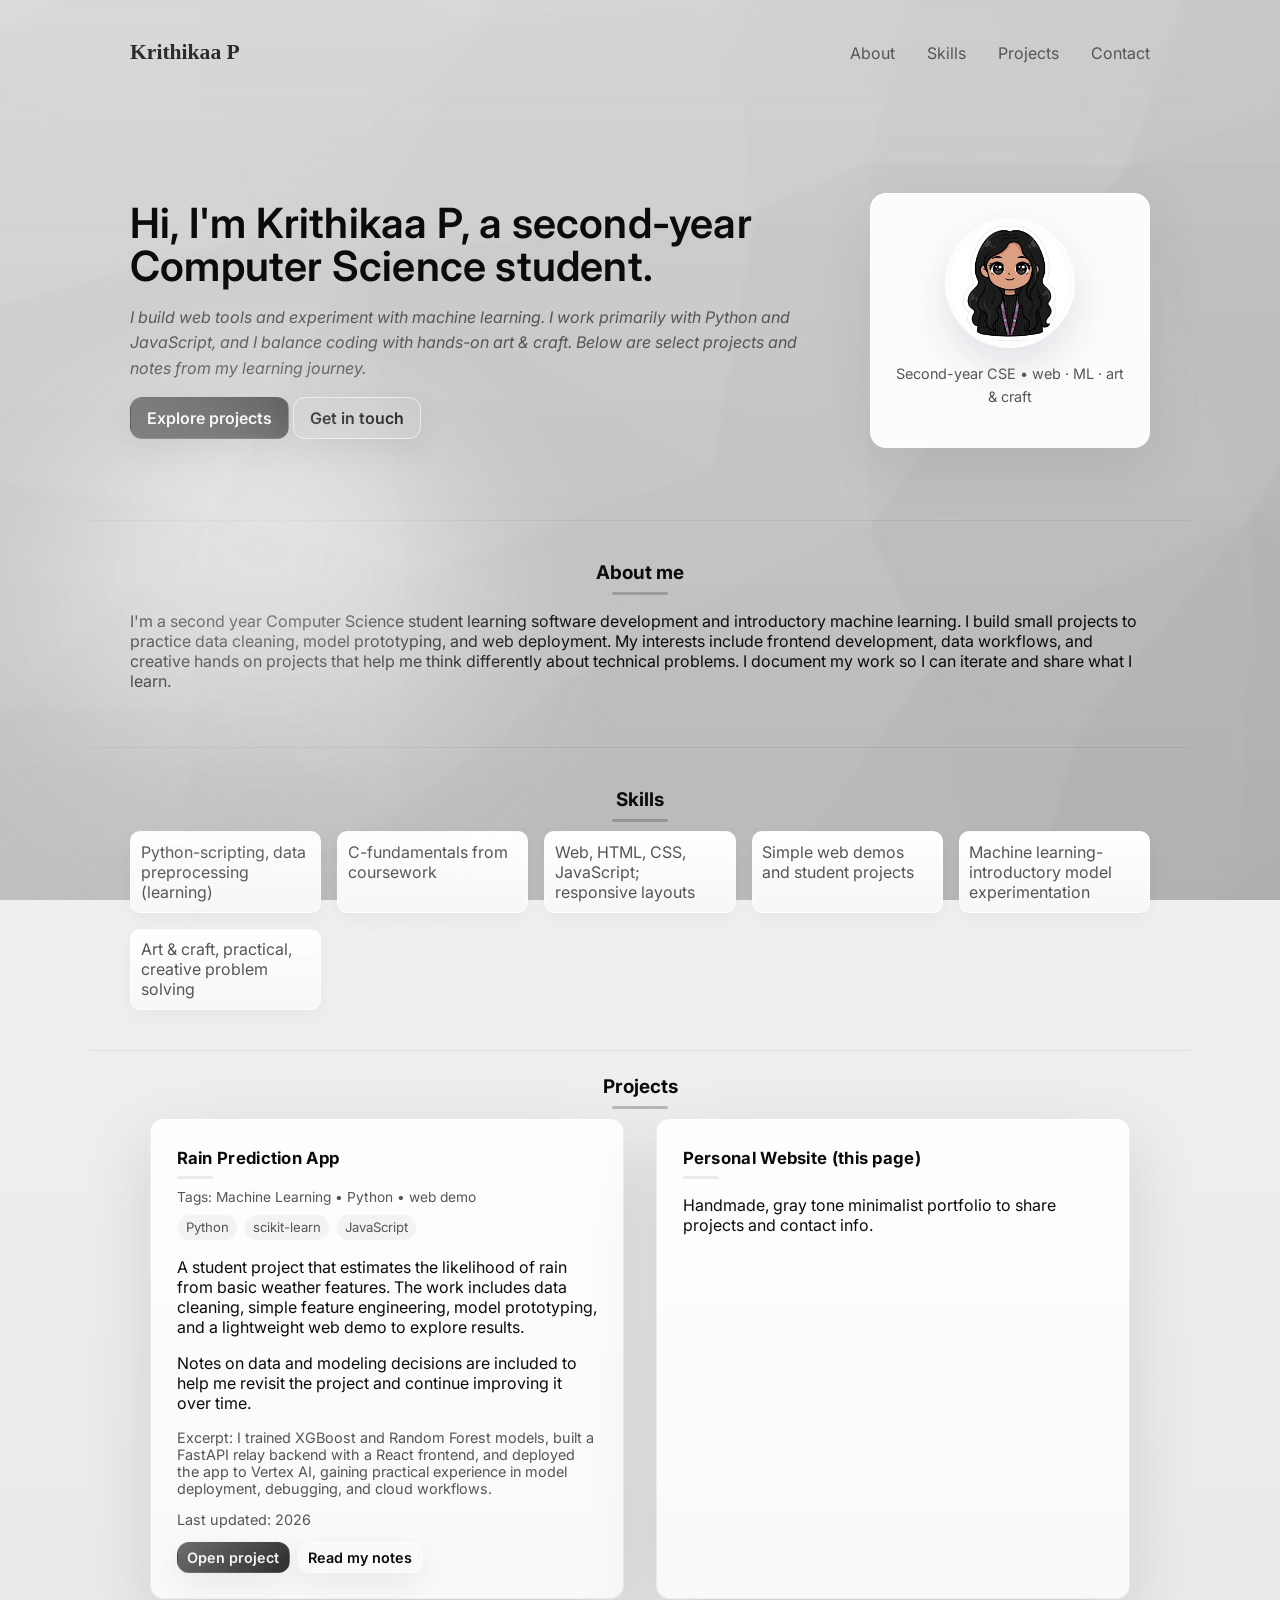
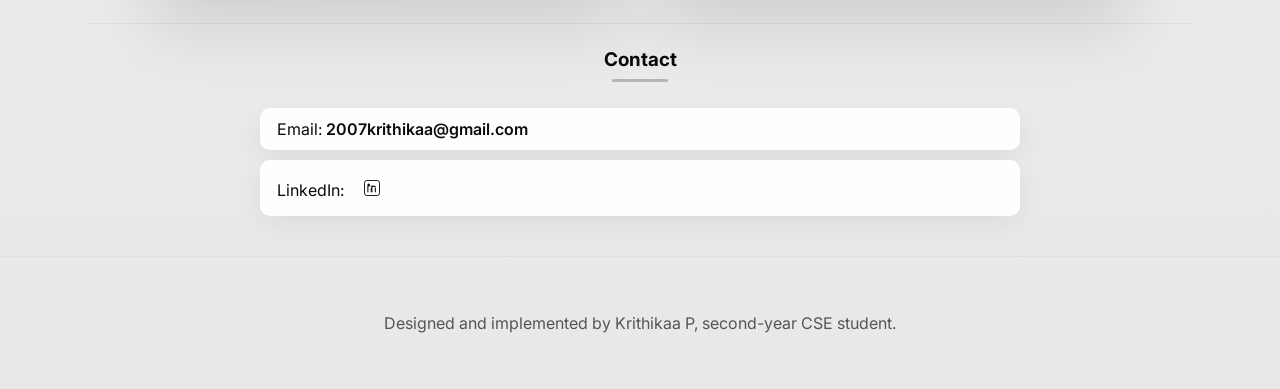
==== commit b97e20de: "Add background image" ====
--- a/index.html
+++ b/index.html
@@ -29,7 +29,7 @@
     <section class="hero gray-bg">
       <div class="container hero-inner">
         <div class="hero-text">
-          <h2>Hi!I'm Krithikaa P, a second-year Computer Science student.</h2>
+          <h2>Hi, I'm Krithikaa P, a second-year Computer Science student.</h2>
           <p>I build web tools and experiment with machine learning. I work primarily with Python and JavaScript, and I balance coding with hands-on art & craft. Below are select projects and notes from my learning journey.</p>
           <div class="hero-cta">
             <a class="btn" href="#projects">Explore projects</a>
--- a/style.css
+++ b/style.css
@@ -35,7 +35,21 @@
 
 /* background image layer from assets (grayscale) */
 body{position:relative}
-body::before{content:"";position:fixed;inset:0;/* subtle textured gradient as graceful fallback for missing background image */background:radial-gradient(1200px 600px at 10% 10%, rgba(0,0,0,0.04), transparent 20%), radial-gradient(900px 400px at 90% 80%, rgba(0,0,0,0.03), transparent 20%), linear-gradient(180deg, rgba(245,245,246,0.95), rgba(232,232,232,0.95));filter:grayscale(80%) contrast(0.98) brightness(0.98);opacity:var(--bg-image-opacity);z-index:0;pointer-events:none}
+body::before{
+  content:"";
+  position:fixed;
+  inset:0;
+    /* background image (if present) first, then textured gradient fallback.
+      Try both jpeg and jpg filenames so local uploads with either extension work. */
+    background-image: url('assets/background.jpeg'), url('assets/background.jpg'), radial-gradient(1200px 600px at 10% 10%, rgba(0,0,0,0.04), transparent 20%), radial-gradient(900px 400px at 90% 80%, rgba(0,0,0,0.03), transparent 20%), linear-gradient(180deg, rgba(245,245,246,0.95), rgba(232,232,232,0.95));
+  background-repeat: no-repeat, no-repeat, no-repeat, no-repeat;
+  background-size: cover, auto, auto, cover;
+  background-position: center center, left 10% top 10%, right 90% bottom 80%, center center;
+  filter:grayscale(80%) contrast(0.98) brightness(0.98);
+  opacity:var(--bg-image-opacity);
+  z-index:0;
+  pointer-events:none;
+}
 /* subtle dark overlay to improve foreground contrast */
 body::after{content:"";position:fixed;inset:0;background:linear-gradient(to bottom,var(--bg-overlay),rgba(0,0,0,0.08));z-index:0;pointer-events:none}
 .container{max-width:var(--max-width);margin:0 auto;padding:2.75rem}
